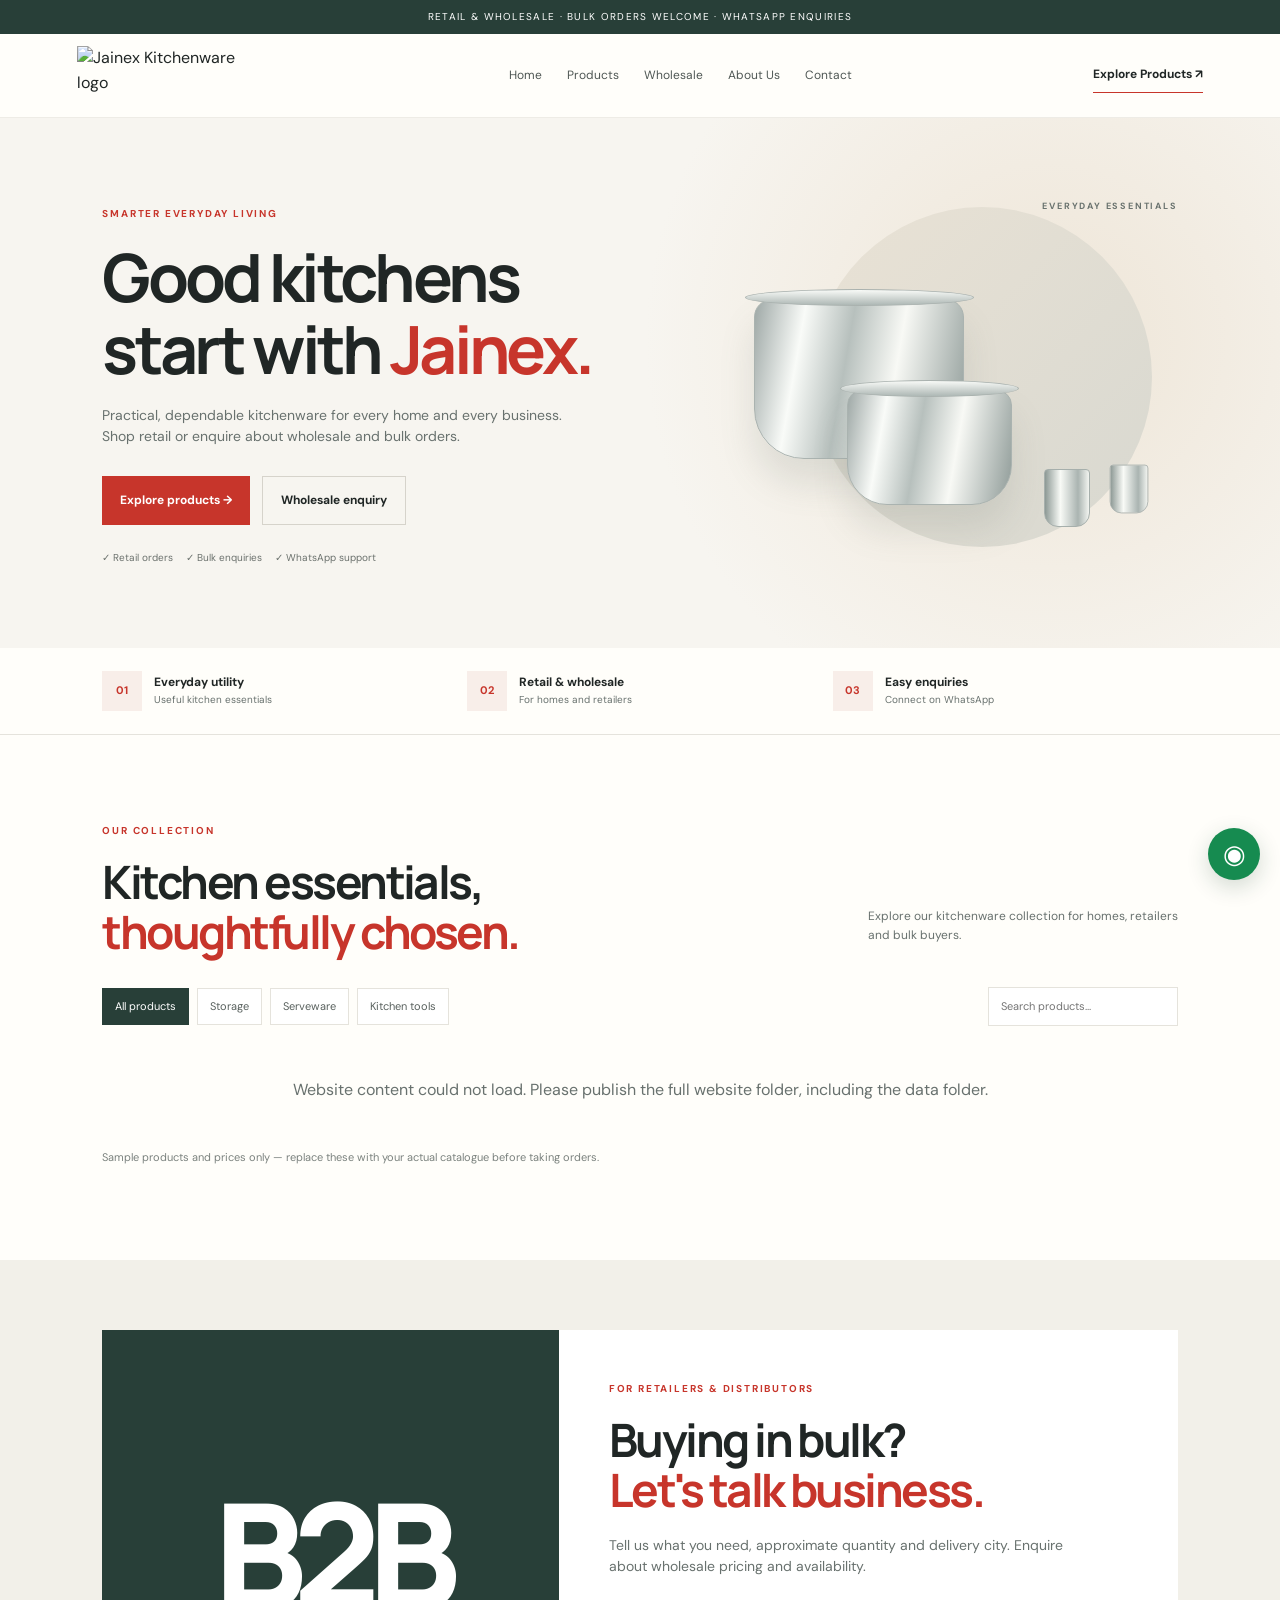
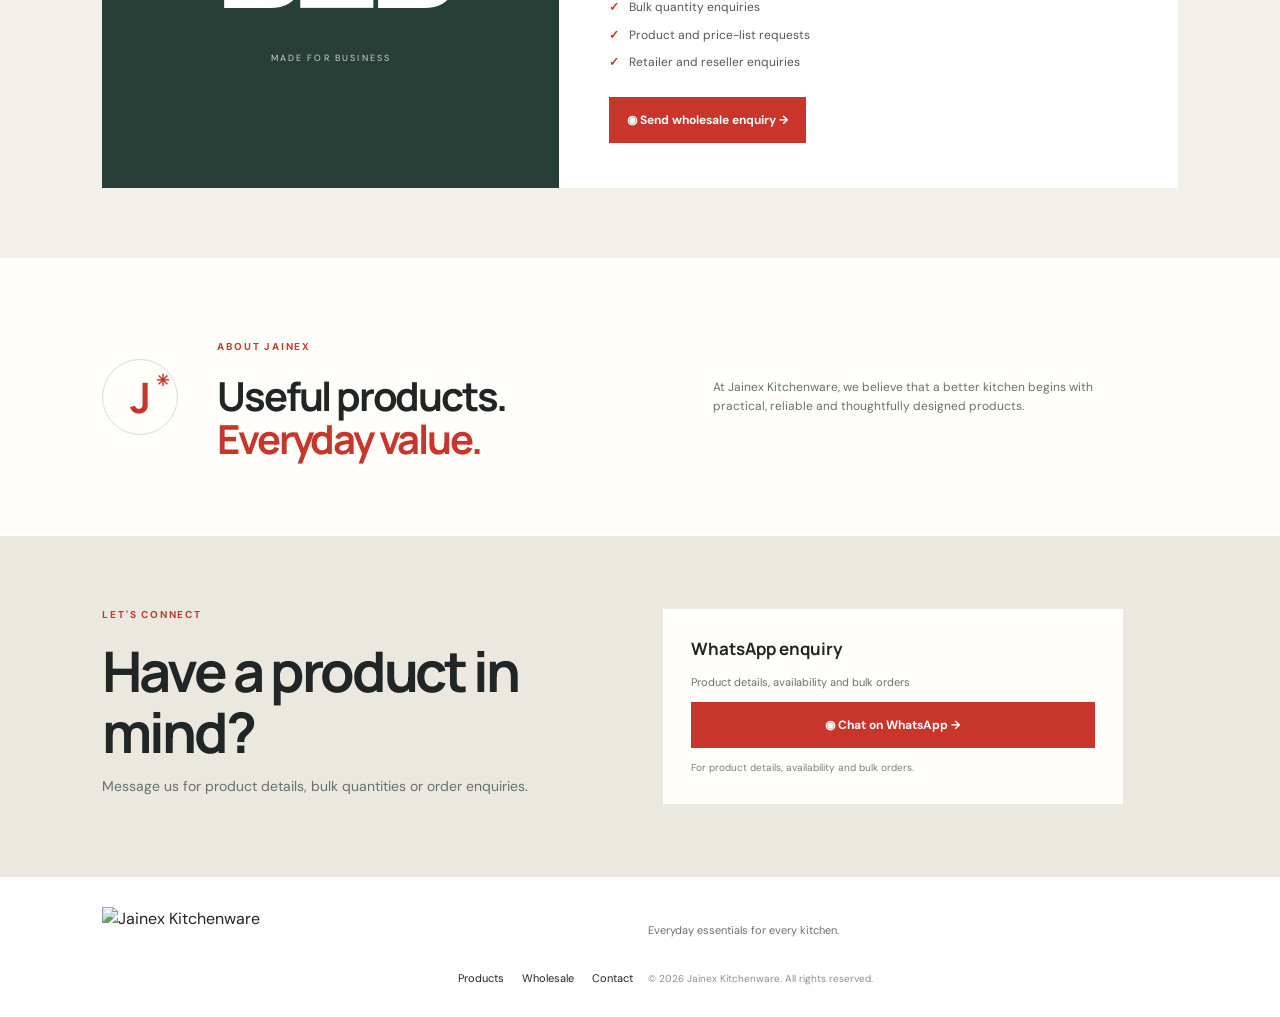
==== index.html @ 5b2aadd8 "Add files via upload" ====
<!DOCTYPE html>
<html lang="en">
<head>
<meta charset="UTF-8">
<meta name="viewport" content="width=device-width, initial-scale=1.0">
<meta name="description" content="Jainex Kitchenware — retail and wholesale kitchenware.">
<title>Jainex Kitchenware | Retail & Wholesale</title>
<link rel="stylesheet" href="style.css">
</head>
<body>
<div class="announcement" id="announcement">RETAIL & WHOLESALE · BULK ORDERS WELCOME · WHATSAPP ENQUIRIES</div>
<header class="header">
<a class="brand" href="#home"><img src="assets/jainex-logo.png" alt="Jainex Kitchenware logo"></a>
<button class="menu-toggle" id="menuToggle" aria-label="Open menu">☰</button>
<nav id="navMenu"><a href="#home">Home</a><a href="#products">Products</a><a href="#wholesale">Wholesale</a><a href="#about">About Us</a><a href="#contact">Contact</a></nav>
<a class="header-link" href="#products">Explore Products ↗</a>
</header>
<main>
<section class="hero" id="home">
<div class="hero-copy"><span class="eyebrow" id="heroEyebrow">SMARTER EVERYDAY LIVING</span><h1><span id="heroTitleBefore">Good kitchens start with</span> <em id="heroTitleAccent">Jainex.</em></h1>
<p id="heroDescription">Practical, dependable kitchenware for every home and every business. Shop retail or enquire about wholesale and bulk orders.</p>
<div class="actions"><a class="btn primary" href="#products">Explore products →</a><a class="btn secondary" href="#wholesale">Wholesale enquiry</a></div>
<div class="proof">✓ Retail orders　 ✓ Bulk enquiries　 ✓ WhatsApp support</div></div>
<div class="hero-art"><div class="circle"></div><div class="pot pot1"><i></i></div><div class="pot pot2"><i></i></div><div class="cup cup1"></div><div class="cup cup2"></div><span class="art-note">EVERYDAY ESSENTIALS</span></div>
</section>
<section class="trust"><div><b>01</b><span><strong>Everyday utility</strong><small>Useful kitchen essentials</small></span></div><div><b>02</b><span><strong>Retail & wholesale</strong><small>For homes and retailers</small></span></div><div><b>03</b><span><strong>Easy enquiries</strong><small>Connect on WhatsApp</small></span></div></section>
<section class="section" id="products"><div class="heading"><div><span class="eyebrow" id="productsEyebrow">OUR COLLECTION</span><h2><span id="productsTitleBefore">Kitchen essentials,</span><br><em id="productsTitleAccent">thoughtfully chosen.</em></h2></div><p id="productsIntro">Explore our kitchenware collection for homes, retailers and bulk buyers.</p></div>
<div class="tools"><div class="filters"><button class="filter active" data-filter="all">All products</button><button class="filter" data-filter="storage">Storage</button><button class="filter" data-filter="serveware">Serveware</button><button class="filter" data-filter="tools">Kitchen tools</button></div><input id="searchInput" placeholder="Search products..." aria-label="Search products"></div>
<div class="grid" id="productGrid"></div><p class="note">Sample products and prices only — replace these with your actual catalogue before taking orders.</p></section>
<section class="wholesale" id="wholesale"><div class="wholesale-art"><b>B2B</b><span>MADE FOR BUSINESS</span></div><div class="wholesale-copy"><span class="eyebrow">FOR RETAILERS & DISTRIBUTORS</span><h2>Buying in bulk?<br><em>Let's talk business.</em></h2><p>Tell us what you need, approximate quantity and delivery city. Enquire about wholesale pricing and availability.</p><ul><li>Bulk quantity enquiries</li><li>Product and price-list requests</li><li>Retailer and reseller enquiries</li></ul><button class="btn primary" id="wholesaleButton">◉ Send wholesale enquiry →</button></div></section>
<section class="about" id="about"><div class="seal">J<span>✳</span></div><div><span class="eyebrow" id="aboutEyebrow">ABOUT JAINEX</span><h2><span id="aboutTitleBefore">Useful products.</span><br><em id="aboutTitleAccent">Everyday value.</em></h2></div><p id="aboutText">At Jainex Kitchenware, we believe that a better kitchen begins with practical, reliable and thoughtfully designed products.</p></section>
<section class="contact" id="contact"><div><span class="eyebrow">LET'S CONNECT</span><h2 id="contactTitle">Have a product in mind?</h2><p id="contactText">Message us for product details, bulk quantities or order enquiries.</p></div><div class="contact-card"><strong>WhatsApp enquiry</strong><p>Product details, availability and bulk orders</p><button class="btn primary" id="contactButton">◉ Chat on WhatsApp →</button><small>For product details, availability and bulk orders.</small></div></section>
</main>
<footer><a class="footer-logo" href="#home"><img src="assets/jainex-logo.png" alt="Jainex Kitchenware"></a><p id="footerTagline">Everyday essentials for every kitchen.</p><div><a href="#products">Products</a><a href="#wholesale">Wholesale</a><a href="#contact">Contact</a></div><small>© <span id="year"></span> Jainex Kitchenware. All rights reserved.</small></footer>
<a class="floating-wa" id="floatingWhatsApp" href="#" aria-label="WhatsApp us">◉</a>
<script src="script.js"></script>
</body></html>
---- style.css ----
@import url('https://fonts.googleapis.com/css2?family=DM+Sans:wght@400;500;600;700&family=Manrope:wght@400;500;600;700;800&display=swap');
:root{--ink:#202625;--muted:#68716e;--cream:#f7f5f0;--paper:#fffefa;--red:#c7352b;--green:#283f38;--line:#e5e3dc}
*{box-sizing:border-box}html{scroll-behavior:smooth;scroll-padding-top:90px}body{margin:0;background:var(--paper);color:var(--ink);font-family:'DM Sans',Arial,sans-serif;line-height:1.55}a{color:inherit;text-decoration:none}button,input{font:inherit}.announcement{background:var(--green);color:#fff;text-align:center;padding:9px 12px;font-size:10px;letter-spacing:.13em}.header{height:84px;padding:0 6%;display:flex;align-items:center;justify-content:space-between;gap:24px;background:#fffefa;border-bottom:1px solid #eeece6;position:sticky;top:0;z-index:10}.brand img{display:block;width:190px;height:58px;object-fit:contain;object-position:left center}.header nav{display:flex;gap:25px;font-size:12px;color:#4f5754}.header nav a:hover,footer a:hover{color:var(--red)}.header-link{font-size:12px;font-weight:700;border-bottom:1px solid var(--red);padding:8px 0}.menu-toggle{display:none;background:none;border:0;font-size:24px}.hero{display:grid;grid-template-columns:1fr 1fr;min-height:530px;padding:65px 8%;gap:4%;align-items:center;background:radial-gradient(circle at 82% 42%,#eee5d7 0,transparent 37%),var(--cream);overflow:hidden}.eyebrow{font-size:10px;font-weight:700;letter-spacing:.18em;color:var(--red)}h1,h2{font-family:Manrope,Arial,sans-serif;letter-spacing:-.055em;line-height:1.08;margin:16px 0 20px;font-weight:700}h1{font-size:clamp(42px,5.2vw,68px)}h2{font-size:clamp(31px,4vw,46px)}h1 em,h2 em{font-style:normal;color:var(--red)}.hero-copy>p,.heading>p,.wholesale-copy>p,.contact p{color:var(--muted);max-width:460px;font-size:14px}.actions{display:flex;gap:12px;flex-wrap:wrap;margin-top:28px}.btn{border:0;cursor:pointer;display:inline-flex;justify-content:center;align-items:center;gap:14px;padding:14px 18px;font-size:12px;font-weight:700;transition:.2s}.primary{background:var(--red);color:#fff}.primary:hover{background:#9e271f;transform:translateY(-2px)}.secondary{border:1px solid #d6d3cb;background:transparent}.secondary:hover{background:white}.proof{margin-top:25px;font-size:10px;color:#6b716d}.hero-art{height:365px;position:relative;display:flex;align-items:center;justify-content:center}.circle{position:absolute;width:340px;height:340px;background:linear-gradient(135deg,#e9e2d5,#d8d8d0);border-radius:50%;right:5%;top:2%}.pot{position:absolute;background:linear-gradient(100deg,#9ea8a6,#f9fbf8 22%,#b7c0bd 43%,#f8f9f5 65%,#8f9b98);border:1px solid #aab3b0;box-shadow:0 25px 35px #6e79752a;z-index:2}.pot1{width:210px;height:160px;border-radius:18px 18px 50px 50px;left:18%;top:27%}.pot2{width:165px;height:115px;border-radius:15px 15px 40px 40px;left:36%;top:52%;z-index:3}.pot i{height:17px;position:absolute;top:-11px;left:-5%;width:110%;border-radius:50%;background:linear-gradient(#f8faf7,#aeb8b5);border:1px solid #aab2af}.cup{position:absolute;z-index:4;bottom:38px;width:46px;height:58px;border-radius:4px 4px 14px 14px;background:linear-gradient(90deg,#8d9995,#f8faf6 35%,#aab4b1 75%,#f2f4f0);border:1px solid #a6afac}.cup1{right:17%}.cup2{right:5%;bottom:47px;transform:scale(.84)}.art-note{position:absolute;right:0;top:0;font-size:9px;letter-spacing:.2em;color:#69726e;font-weight:700}.trust{padding:23px 8%;display:grid;grid-template-columns:repeat(3,1fr);gap:20px;border-bottom:1px solid var(--line)}.trust>div{display:flex;align-items:center;gap:12px}.trust b{width:40px;height:40px;display:grid;place-items:center;background:#f8eee9;color:var(--red);font-size:11px}.trust strong,.trust small{display:block}.trust strong{font-size:12px}.trust small{font-size:10px;color:var(--muted)}.section{padding:82px 8%}.heading{display:flex;justify-content:space-between;align-items:end;gap:40px;margin-bottom:30px}.heading h2{margin-bottom:0}.heading>p{max-width:310px;font-size:12px}.tools{display:flex;justify-content:space-between;align-items:center;gap:16px;margin-bottom:22px}.filters{display:flex;gap:8px;flex-wrap:wrap}.filter{border:1px solid var(--line);background:white;padding:9px 12px;font-size:11px;cursor:pointer;color:#59615e}.filter.active,.filter:hover{background:var(--green);border-color:var(--green);color:white}.tools input{border:1px solid var(--line);padding:10px 12px;font-size:11px;outline:0;min-width:190px}.grid{display:grid;grid-template-columns:repeat(4,1fr);gap:16px}.product-card{border:1px solid #eae8e2;background:white;transition:.2s;min-width:0}.product-card:hover{transform:translateY(-4px);box-shadow:0 14px 28px #24302a0d}.product-image{height:190px;background:linear-gradient(145deg,#f3f1eb,#e5e6e1);display:grid;place-items:center;position:relative;overflow:hidden}.product-image img{width:100%;height:100%;object-fit:cover}.product-placeholder{font-size:48px;color:#8a9993}.product-tag{position:absolute;top:11px;left:11px;background:#fffefa;padding:5px 7px;font-size:9px;text-transform:uppercase}.product-info{padding:14px}.category{font-size:9px;letter-spacing:.13em;color:var(--red);text-transform:uppercase}.product-info h3{font:700 14px Manrope,sans-serif;line-height:1.35;margin:7px 0}.product-info p{font-size:10px;color:var(--muted);min-height:34px;margin:0 0 13px}.product-bottom{display:flex;justify-content:space-between;align-items:center;gap:8px}.price{font-weight:700;font-size:13px}.price small{display:block;font-size:9px;font-weight:400;color:#89908b}.mini-order{border:0;background:var(--green);color:white;padding:8px 9px;font-size:10px;cursor:pointer}.note{font-size:11px;color:#7b827e;margin-top:17px}.wholesale{background:#f2f0e9;padding:70px 8%;display:grid;grid-template-columns:.85fr 1.15fr;max-width:100%;}.wholesale-art{background:var(--green);min-height:360px;color:white;display:flex;flex-direction:column;justify-content:center;align-items:center;position:relative;overflow:hidden}.wholesale-art b{font:800 clamp(90px,12vw,145px) Manrope,sans-serif;letter-spacing:-.09em}.wholesale-art span{font-size:9px;letter-spacing:.24em;color:#cbd6cf}.wholesale-copy{background:white;padding:45px 8%}.wholesale-copy ul{padding:0;list-style:none;margin:20px 0 25px;color:#4f5a54;font-size:12px}.wholesale-copy li{margin:9px 0}.wholesale-copy li:before{content:"✓";color:var(--red);font-weight:bold;margin-right:10px}.about{padding:75px 8%;display:grid;grid-template-columns:85px 1fr 1fr;align-items:center;gap:30px}.seal{width:76px;height:76px;border:1px solid #dedbd3;border-radius:50%;display:grid;place-items:center;font:700 42px Manrope;color:var(--red);position:relative}.seal span{font-size:16px;position:absolute;right:8px;top:9px}.about h2{font-size:clamp(30px,3.5vw,40px);margin-bottom:0}.about>p{font-size:12px;color:var(--muted);max-width:410px}.contact{background:#eae8df;padding:65px 8%;display:grid;grid-template-columns:1fr 1fr;gap:45px;align-items:center}.contact h2{font-size:clamp(38px,5vw,56px);margin-bottom:12px}.contact-card{background:#fffefa;padding:28px;max-width:460px}.contact-card strong{font:700 17px Manrope}.contact-card p{font-size:11px}.contact-card .btn{width:100%}.contact-card small{display:block;margin-top:12px;color:#78807b;font-size:10px}footer{padding:30px 8%;display:grid;grid-template-columns:1fr 1fr;gap:15px;align-items:center;background:#fff}footer .footer-logo img{display:block;width:175px;height:48px;object-fit:contain;object-position:left center}footer p{font-size:11px;color:var(--muted)}footer div{display:flex;gap:18px;justify-content:flex-end;font-size:11px}footer>small{font-size:10px;color:#89908b}.floating-wa{position:fixed;bottom:20px;right:20px;z-index:9;background:#168b50;color:#fff;width:52px;height:52px;border-radius:50%;display:grid;place-items:center;font-size:26px;box-shadow:0 7px 22px #173f2b30}.empty{padding:30px;text-align:center;color:var(--muted);grid-column:1/-1}
@media(max-width:900px){.header{padding:0 5%;gap:12px}.header nav{gap:12px}.header-link{display:none}.hero{padding:50px 6%}.section,.about,.contact{padding-left:6%;padding-right:6%}.grid{grid-template-columns:repeat(2,1fr)}}
@media(max-width:620px){.announcement{font-size:8px}.header{height:70px}.brand img{width:155px;height:48px}.menu-toggle{display:block;order:3}.header nav{display:none;position:absolute;top:69px;left:0;right:0;background:white;padding:18px 6%;border-bottom:1px solid var(--line);flex-direction:column;gap:16px}.header nav.open{display:flex}.hero{grid-template-columns:1fr;padding:40px 7% 25px}.hero-art{height:290px}.circle{width:270px;height:270px}.pot1{left:14%;width:180px;height:140px}.pot2{left:34%;width:145px;height:100px}.trust{padding:20px 7%;grid-template-columns:1fr;gap:14px}.section{padding:55px 7%}.heading{display:block}.heading>p{margin-top:18px}.tools{align-items:stretch;flex-direction:column}.tools input{width:100%}.grid{gap:10px}.product-image{height:145px}.product-info{padding:11px}.product-info h3{font-size:12px}.product-info p{font-size:10px;min-height:48px}.product-bottom{align-items:stretch;flex-direction:column}.mini-order{width:100%}.wholesale{padding:40px 5%;grid-template-columns:1fr}.wholesale-art{min-height:210px}.wholesale-copy{padding:30px 7%}.about{padding:50px 7%;grid-template-columns:1fr;gap:10px}.about>p{grid-column:auto}.contact{padding:45px 7%;grid-template-columns:1fr;gap:18px}.contact-card{padding:22px}footer{padding:25px 7%;grid-template-columns:1fr}.footer-logo{grid-column:1/-1}footer div{justify-content:flex-start;order:3}footer>small{order:4}.floating-wa{width:47px;height:47px;right:15px;bottom:15px}}
/* Theme colors can be edited from data/site.json in the content manager. */
.header{background:var(--header-bg,#fffefa)}
.wholesale{background:var(--wholesale-bg,#f2f0e9)}
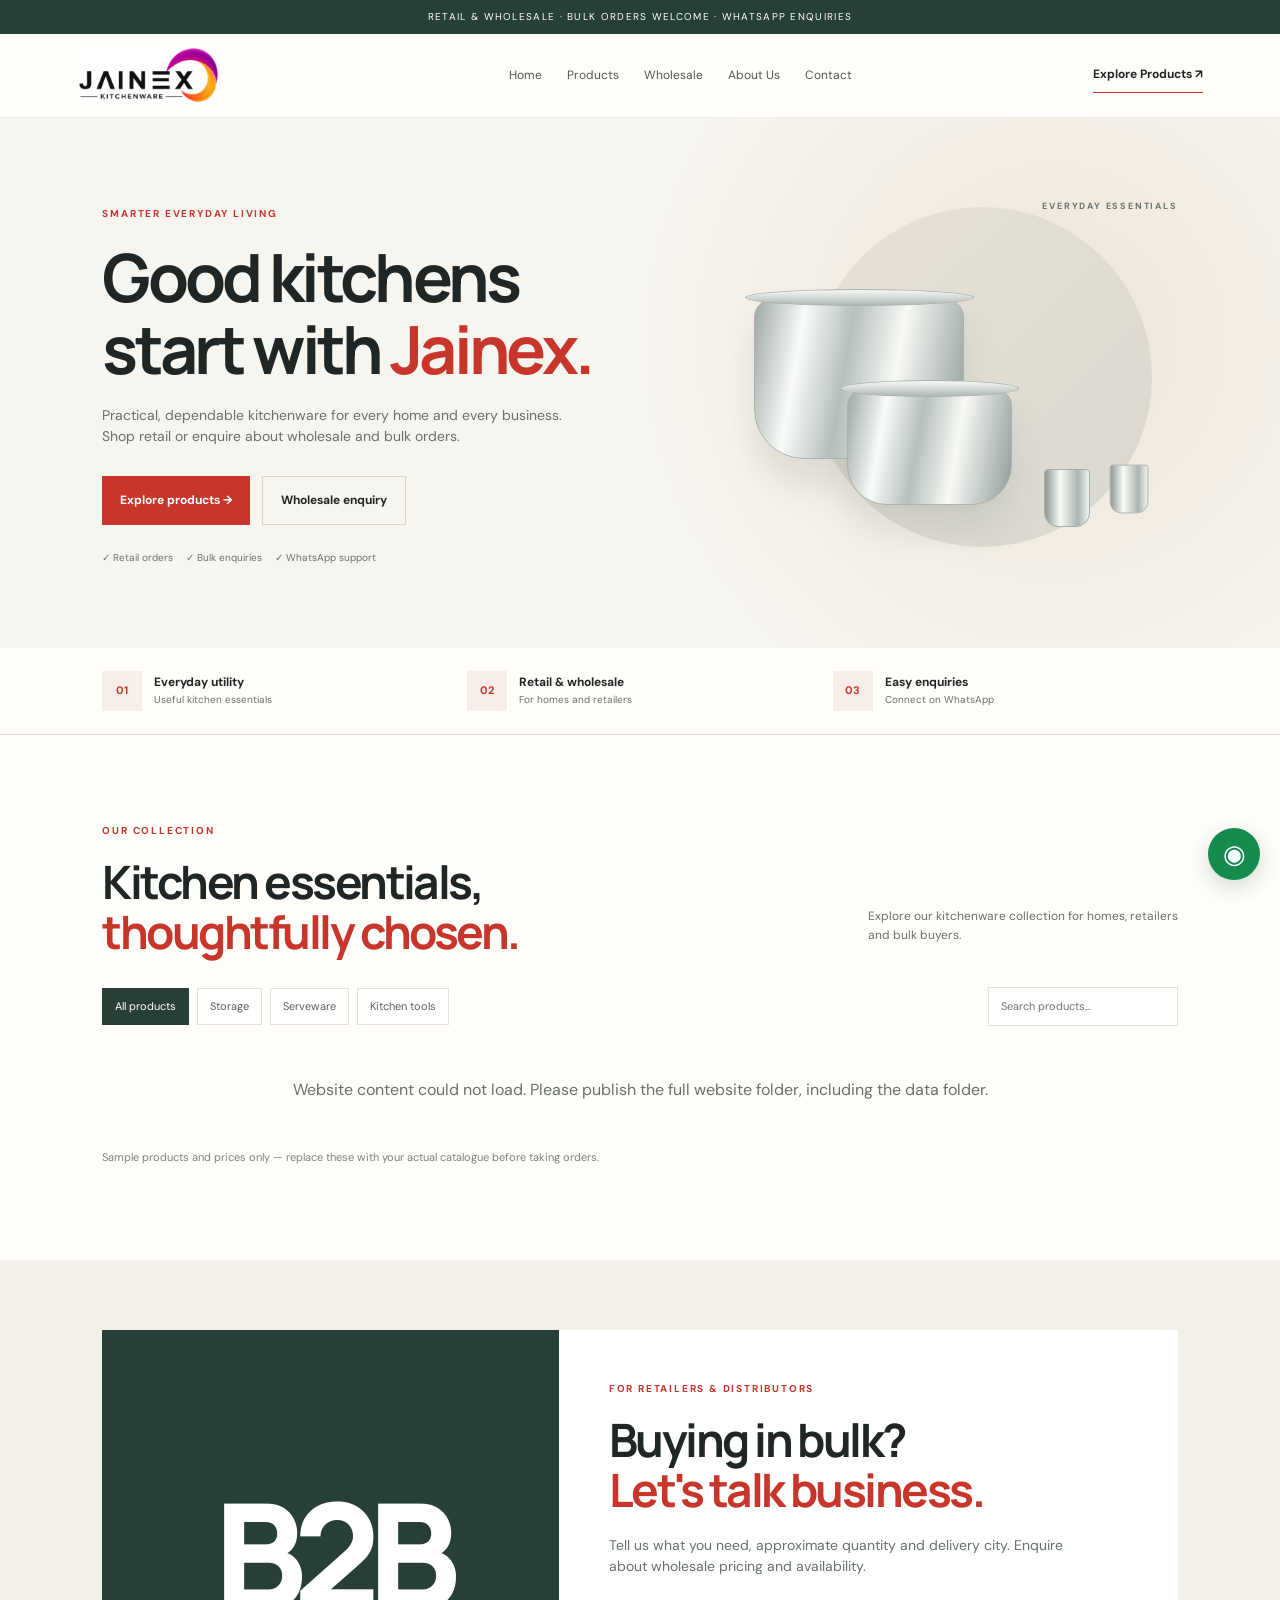
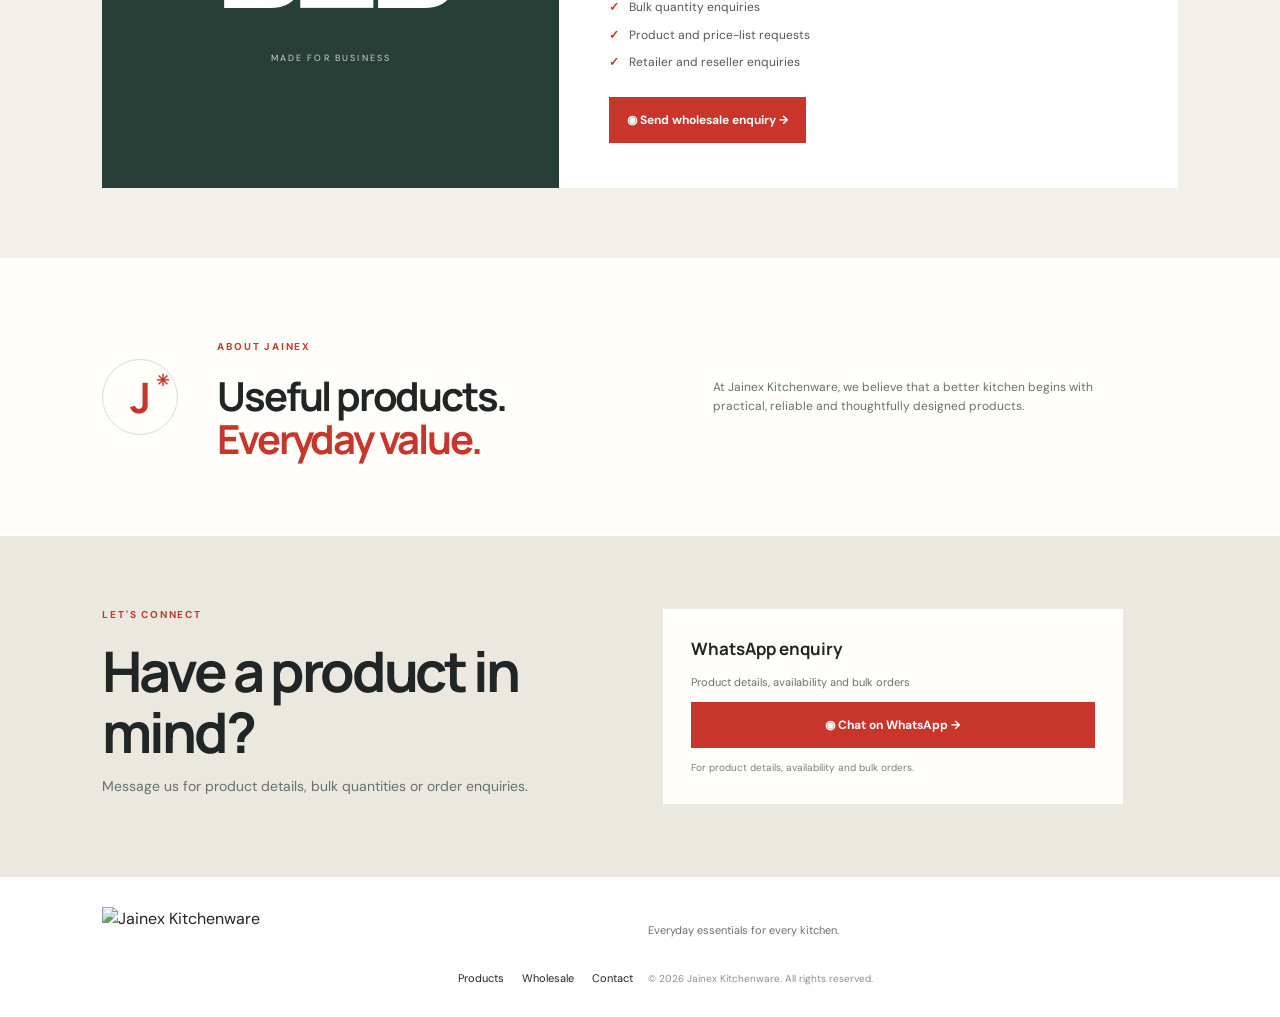
==== commit 0a00e73a: "Update index.html" ====
--- a/index.html
+++ b/index.html
@@ -10,7 +10,7 @@
 <body>
 <div class="announcement" id="announcement">RETAIL & WHOLESALE · BULK ORDERS WELCOME · WHATSAPP ENQUIRIES</div>
 <header class="header">
-<a class="brand" href="#home"><img src="assets/jainex-logo.png" alt="Jainex Kitchenware logo"></a>
+<a class="brand" href="#home"><img src="jainex-logo.png" alt="Jainex Kitchenware logo"></a>
 <button class="menu-toggle" id="menuToggle" aria-label="Open menu">☰</button>
 <nav id="navMenu"><a href="#home">Home</a><a href="#products">Products</a><a href="#wholesale">Wholesale</a><a href="#about">About Us</a><a href="#contact">Contact</a></nav>
 <a class="header-link" href="#products">Explore Products ↗</a>
@@ -34,4 +34,4 @@
 <footer><a class="footer-logo" href="#home"><img src="assets/jainex-logo.png" alt="Jainex Kitchenware"></a><p id="footerTagline">Everyday essentials for every kitchen.</p><div><a href="#products">Products</a><a href="#wholesale">Wholesale</a><a href="#contact">Contact</a></div><small>© <span id="year"></span> Jainex Kitchenware. All rights reserved.</small></footer>
 <a class="floating-wa" id="floatingWhatsApp" href="#" aria-label="WhatsApp us">◉</a>
 <script src="script.js"></script>
-</body></html>+</body></html>
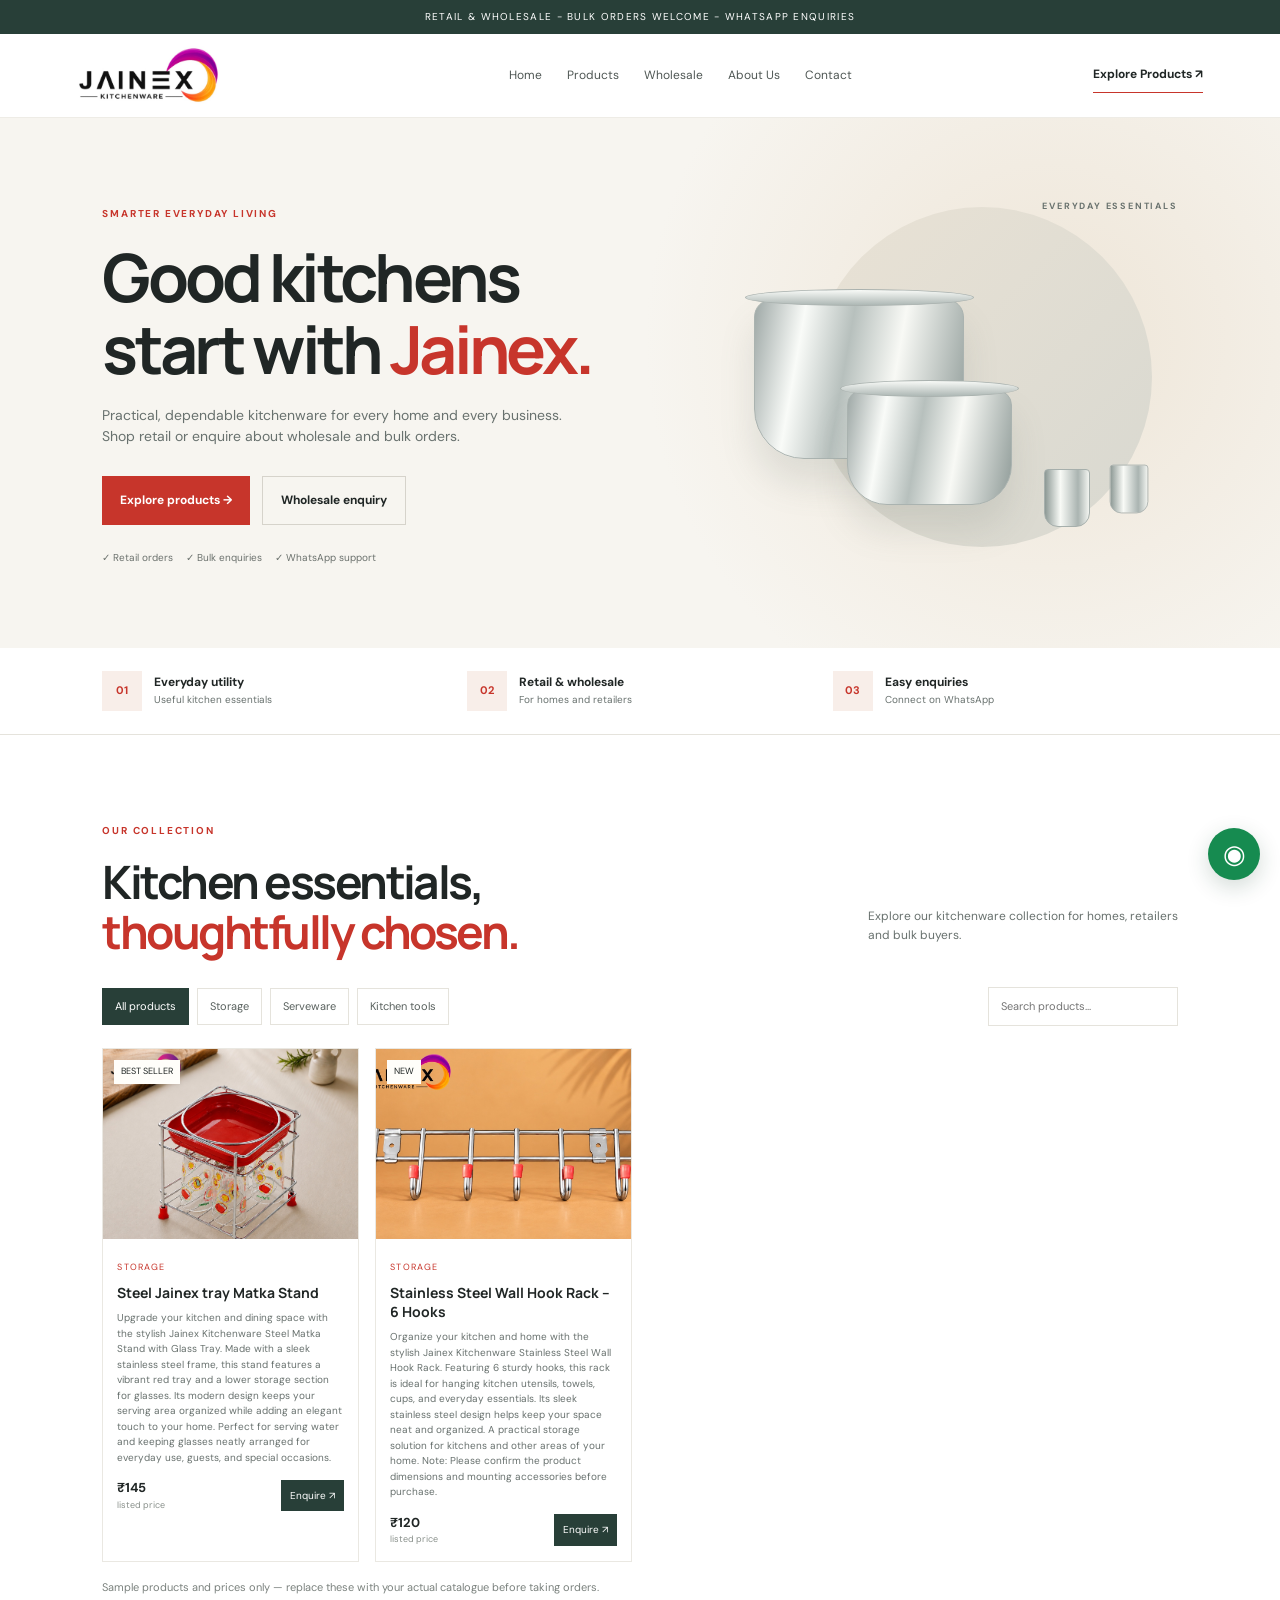
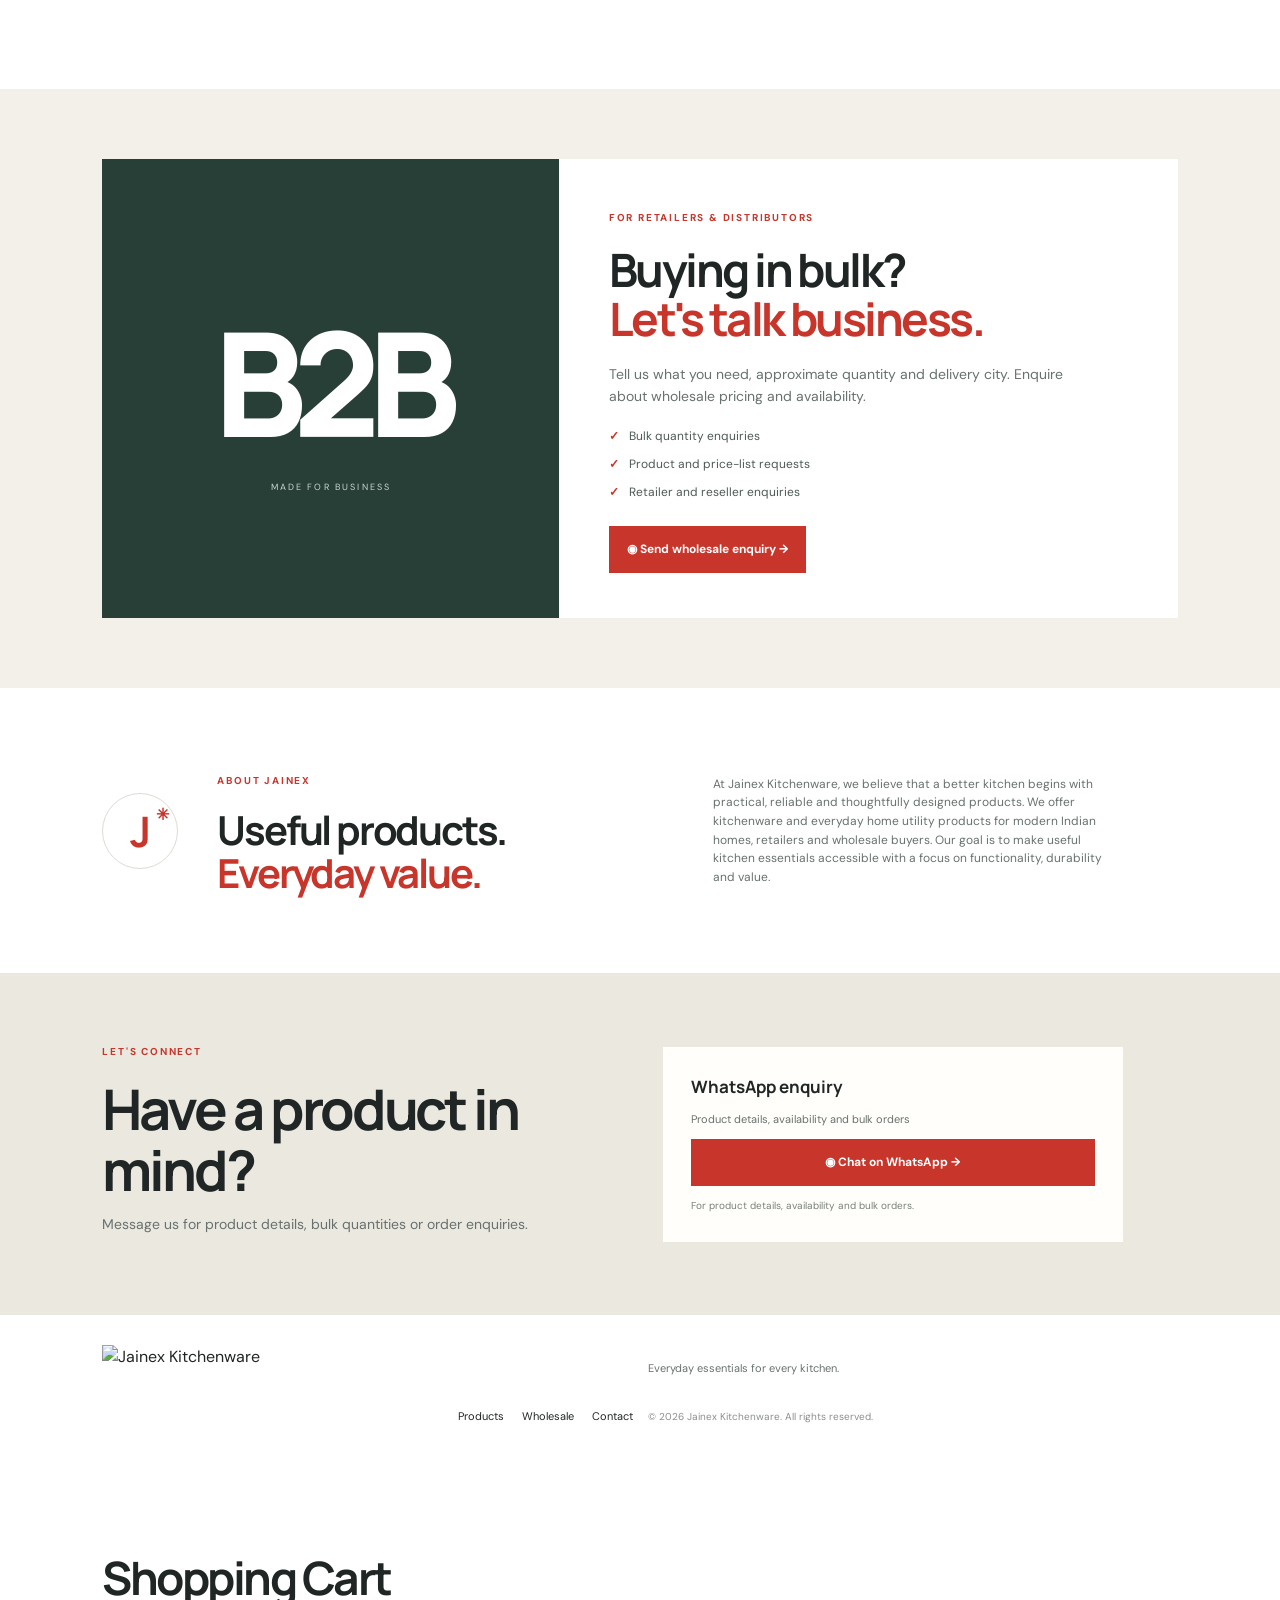
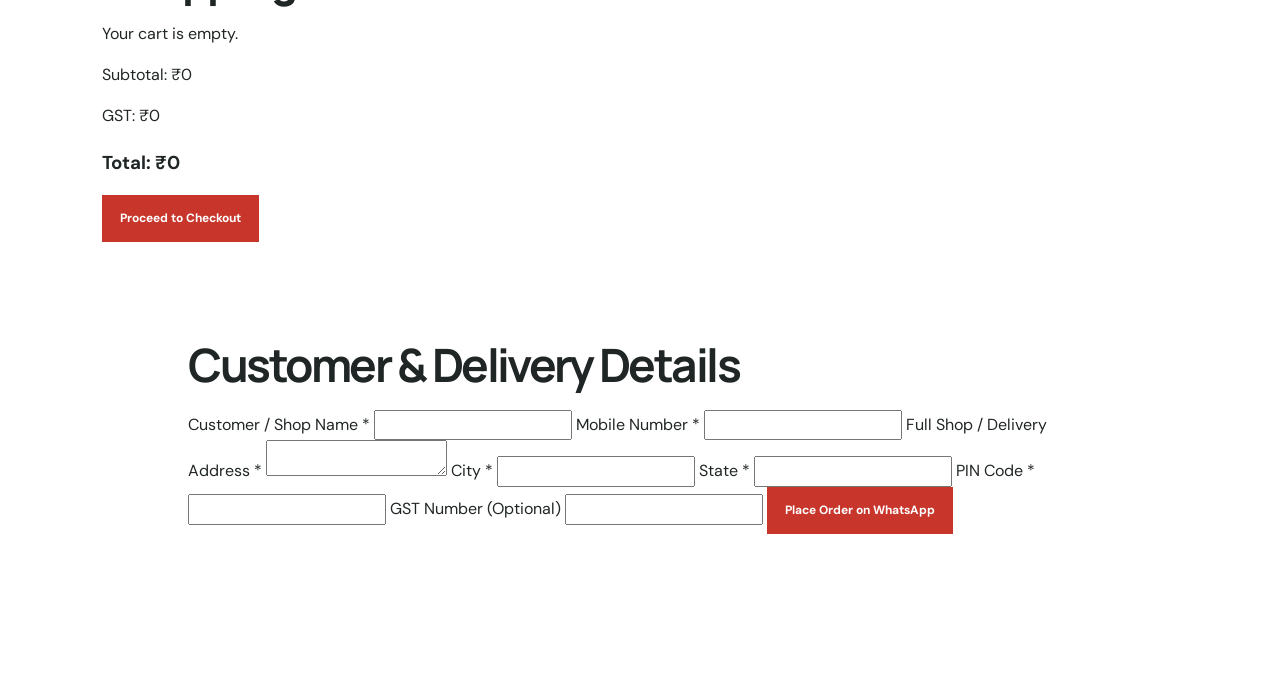
==== commit da2b7954: "Update index.html" ====
--- a/index.html
+++ b/index.html
@@ -34,4 +34,44 @@
 <footer><a class="footer-logo" href="#home"><img src="assets/jainex-logo.png" alt="Jainex Kitchenware"></a><p id="footerTagline">Everyday essentials for every kitchen.</p><div><a href="#products">Products</a><a href="#wholesale">Wholesale</a><a href="#contact">Contact</a></div><small>© <span id="year"></span> Jainex Kitchenware. All rights reserved.</small></footer>
 <a class="floating-wa" id="floatingWhatsApp" href="#" aria-label="WhatsApp us">◉</a>
 <script src="script.js"></script>
+ <section id="cartSection" class="section">
+  <h2>Shopping Cart</h2>
+  <div id="cartItems">Your cart is empty.</div>
+  <p>Subtotal: ₹<span id="cartSubtotal">0</span></p>
+  <p>GST: ₹<span id="cartGST">0</span></p>
+  <h3>Total: ₹<span id="cartTotal">0</span></h3>
+  <button type="button" id="checkoutButton" class="btn primary">
+    Proceed to Checkout
+  </button>
+   <div id="checkoutForm" class="section">
+  <h2>Customer & Delivery Details</h2>
+
+  <form id="orderForm">
+    <label>Customer / Shop Name *</label>
+    <input type="text" id="customerName" required>
+
+    <label>Mobile Number *</label>
+    <input type="tel" id="customerPhone" required>
+
+    <label>Full Shop / Delivery Address *</label>
+    <textarea id="customerAddress" required></textarea>
+
+    <label>City *</label>
+    <input type="text" id="customerCity" required>
+
+    <label>State *</label>
+    <input type="text" id="customerState" required>
+
+    <label>PIN Code *</label>
+    <input type="text" id="customerPin" required>
+
+    <label>GST Number (Optional)</label>
+    <input type="text" id="customerGST">
+
+    <button type="submit" class="btn primary">
+      Place Order on WhatsApp
+    </button>
+  </form>
+</div>
+</section> 
 </body></html>
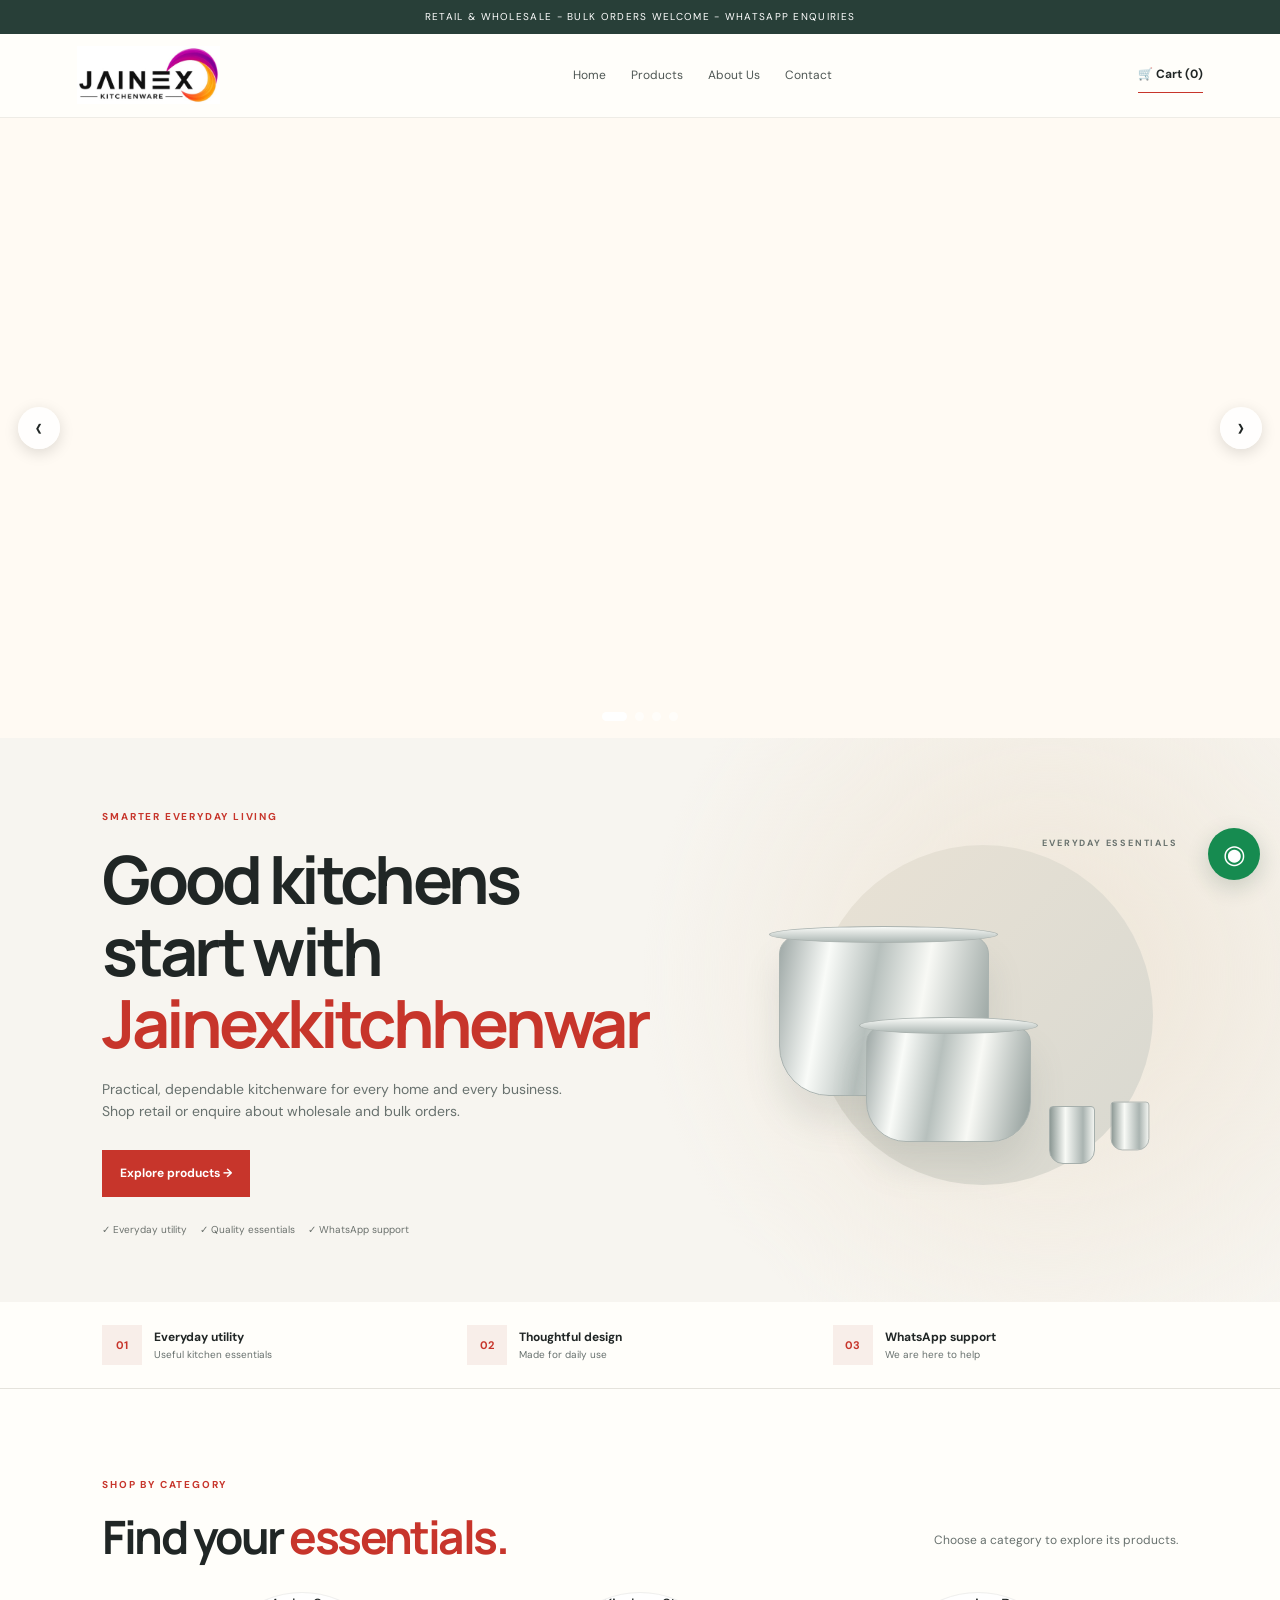
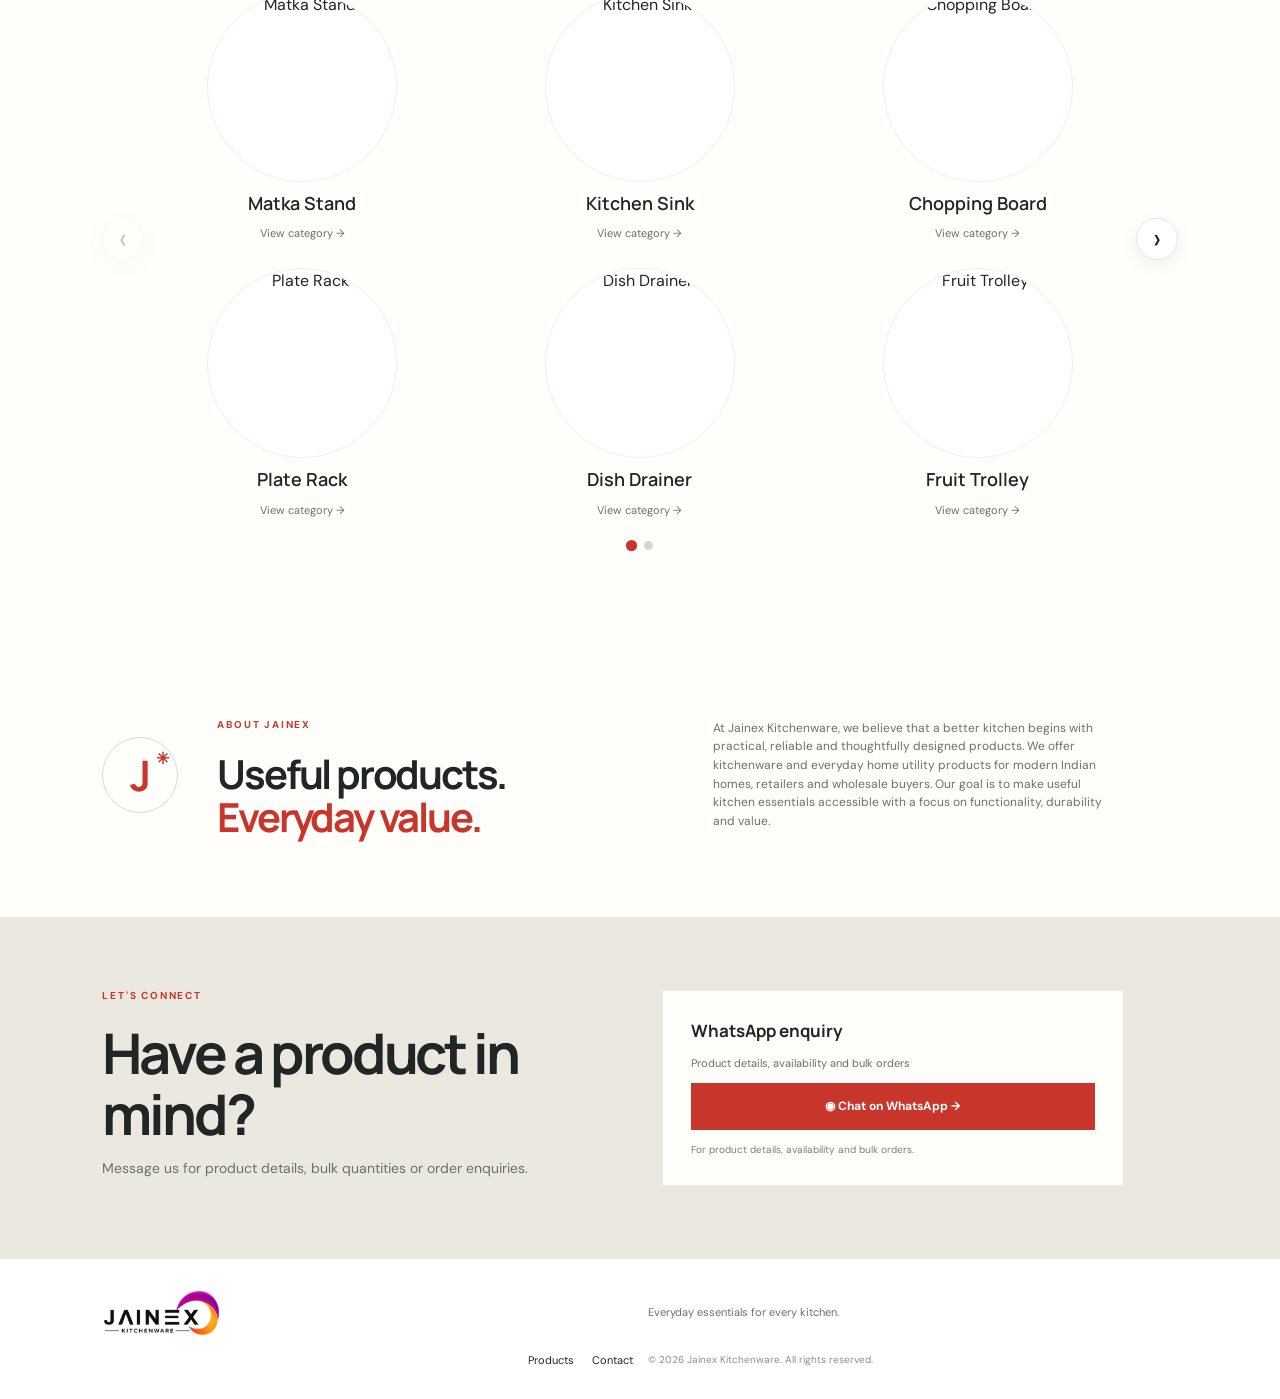
==== commit 75391e24: "Add files via upload" ====
--- a/index.html
+++ b/index.html
@@ -3,75 +3,42 @@
 <head>
 <meta charset="UTF-8">
 <meta name="viewport" content="width=device-width, initial-scale=1.0">
-<meta name="description" content="Jainex Kitchenware — retail and wholesale kitchenware.">
-<title>Jainex Kitchenware | Retail & Wholesale</title>
+<meta name="description" content="Jainex Kitchenware — practical kitchen essentials.">
+<title>Jainex Kitchenware | Kitchen Essentials</title>
 <link rel="stylesheet" href="style.css">
 </head>
 <body>
-<div class="announcement" id="announcement">RETAIL & WHOLESALE · BULK ORDERS WELCOME · WHATSAPP ENQUIRIES</div>
+<div class="announcement" id="announcement">JAINEX KITCHENWARE · EVERYDAY KITCHEN ESSENTIALS</div>
 <header class="header">
 <a class="brand" href="#home"><img src="jainex-logo.png" alt="Jainex Kitchenware logo"></a>
 <button class="menu-toggle" id="menuToggle" aria-label="Open menu">☰</button>
-<nav id="navMenu"><a href="#home">Home</a><a href="#products">Products</a><a href="#wholesale">Wholesale</a><a href="#about">About Us</a><a href="#contact">Contact</a></nav>
-<a class="header-link" href="#products">Explore Products ↗</a>
+<nav id="navMenu"><a href="#home">Home</a><a href="products.html">Products</a><a href="#about">About Us</a><a href="#contact">Contact</a></nav>
+<a class="header-link" href="cart.html">🛒 Cart (<span data-cart-count>0</span>)</a>
 </header>
+
+<section class="hero-slider" id="heroSlider" aria-label="Featured Jainex Kitchenware banners">
+  <div class="slider-track" id="sliderTrack"></div>
+  <button class="slider-arrow slider-prev" id="sliderPrev" type="button" aria-label="Previous banner">‹</button>
+  <button class="slider-arrow slider-next" id="sliderNext" type="button" aria-label="Next banner">›</button>
+  <div class="slider-dots" id="sliderDots" aria-label="Choose banner"></div>
+</section>
 <main>
 <section class="hero" id="home">
 <div class="hero-copy"><span class="eyebrow" id="heroEyebrow">SMARTER EVERYDAY LIVING</span><h1><span id="heroTitleBefore">Good kitchens start with</span> <em id="heroTitleAccent">Jainex.</em></h1>
-<p id="heroDescription">Practical, dependable kitchenware for every home and every business. Shop retail or enquire about wholesale and bulk orders.</p>
-<div class="actions"><a class="btn primary" href="#products">Explore products →</a><a class="btn secondary" href="#wholesale">Wholesale enquiry</a></div>
-<div class="proof">✓ Retail orders　 ✓ Bulk enquiries　 ✓ WhatsApp support</div></div>
+<p id="heroDescription">Practical, dependable kitchenware for every home. Explore our collection and add your favourites to cart.</p>
+<div class="actions"><a class="btn primary" href="products.html">Explore products →</a></div>
+<div class="proof">✓ Everyday utility　 ✓ Quality essentials　 ✓ WhatsApp support</div></div>
 <div class="hero-art"><div class="circle"></div><div class="pot pot1"><i></i></div><div class="pot pot2"><i></i></div><div class="cup cup1"></div><div class="cup cup2"></div><span class="art-note">EVERYDAY ESSENTIALS</span></div>
 </section>
-<section class="trust"><div><b>01</b><span><strong>Everyday utility</strong><small>Useful kitchen essentials</small></span></div><div><b>02</b><span><strong>Retail & wholesale</strong><small>For homes and retailers</small></span></div><div><b>03</b><span><strong>Easy enquiries</strong><small>Connect on WhatsApp</small></span></div></section>
-<section class="section" id="products"><div class="heading"><div><span class="eyebrow" id="productsEyebrow">OUR COLLECTION</span><h2><span id="productsTitleBefore">Kitchen essentials,</span><br><em id="productsTitleAccent">thoughtfully chosen.</em></h2></div><p id="productsIntro">Explore our kitchenware collection for homes, retailers and bulk buyers.</p></div>
-<div class="tools"><div class="filters"><button class="filter active" data-filter="all">All products</button><button class="filter" data-filter="storage">Storage</button><button class="filter" data-filter="serveware">Serveware</button><button class="filter" data-filter="tools">Kitchen tools</button></div><input id="searchInput" placeholder="Search products..." aria-label="Search products"></div>
-<div class="grid" id="productGrid"></div><p class="note">Sample products and prices only — replace these with your actual catalogue before taking orders.</p></section>
-<section class="wholesale" id="wholesale"><div class="wholesale-art"><b>B2B</b><span>MADE FOR BUSINESS</span></div><div class="wholesale-copy"><span class="eyebrow">FOR RETAILERS & DISTRIBUTORS</span><h2>Buying in bulk?<br><em>Let's talk business.</em></h2><p>Tell us what you need, approximate quantity and delivery city. Enquire about wholesale pricing and availability.</p><ul><li>Bulk quantity enquiries</li><li>Product and price-list requests</li><li>Retailer and reseller enquiries</li></ul><button class="btn primary" id="wholesaleButton">◉ Send wholesale enquiry →</button></div></section>
+<section class="trust"><div><b>01</b><span><strong>Everyday utility</strong><small>Useful kitchen essentials</small></span></div><div><b>02</b><span><strong>Thoughtful design</strong><small>Made for daily use</small></span></div><div><b>03</b><span><strong>WhatsApp support</strong><small>We are here to help</small></span></div></section>
+<section class="section" id="categories">
+<div class="heading"><div><span class="eyebrow">SHOP BY CATEGORY</span><h2>Find your <em>essentials.</em></h2></div><p>Choose a category to explore its products.</p></div>
+<div class="category-carousel"><button class="category-arrow category-prev" id="categoryPrev" type="button" aria-label="Previous categories">‹</button><div class="category-grid" id="categoryGrid"></div><button class="category-arrow category-next" id="categoryNext" type="button" aria-label="Next categories">›</button></div><div class="category-page-dots" id="categoryPageDots" aria-label="Category pages"></div>
+</section>
 <section class="about" id="about"><div class="seal">J<span>✳</span></div><div><span class="eyebrow" id="aboutEyebrow">ABOUT JAINEX</span><h2><span id="aboutTitleBefore">Useful products.</span><br><em id="aboutTitleAccent">Everyday value.</em></h2></div><p id="aboutText">At Jainex Kitchenware, we believe that a better kitchen begins with practical, reliable and thoughtfully designed products.</p></section>
 <section class="contact" id="contact"><div><span class="eyebrow">LET'S CONNECT</span><h2 id="contactTitle">Have a product in mind?</h2><p id="contactText">Message us for product details, bulk quantities or order enquiries.</p></div><div class="contact-card"><strong>WhatsApp enquiry</strong><p>Product details, availability and bulk orders</p><button class="btn primary" id="contactButton">◉ Chat on WhatsApp →</button><small>For product details, availability and bulk orders.</small></div></section>
 </main>
-<footer><a class="footer-logo" href="#home"><img src="assets/jainex-logo.png" alt="Jainex Kitchenware"></a><p id="footerTagline">Everyday essentials for every kitchen.</p><div><a href="#products">Products</a><a href="#wholesale">Wholesale</a><a href="#contact">Contact</a></div><small>© <span id="year"></span> Jainex Kitchenware. All rights reserved.</small></footer>
+<footer><a class="footer-logo" href="#home"><img src="jainex-logo.png" alt="Jainex Kitchenware"></a><p id="footerTagline">Everyday essentials for every kitchen.</p><div><a href="products.html">Products</a><a href="#contact">Contact</a></div><small>© <span id="year"></span> Jainex Kitchenware. All rights reserved.</small></footer>
 <a class="floating-wa" id="floatingWhatsApp" href="#" aria-label="WhatsApp us">◉</a>
 <script src="script.js"></script>
- <section id="cartSection" class="section">
-  <h2>Shopping Cart</h2>
-  <div id="cartItems">Your cart is empty.</div>
-  <p>Subtotal: ₹<span id="cartSubtotal">0</span></p>
-  <p>GST: ₹<span id="cartGST">0</span></p>
-  <h3>Total: ₹<span id="cartTotal">0</span></h3>
-  <button type="button" id="checkoutButton" class="btn primary">
-    Proceed to Checkout
-  </button>
-   <div id="checkoutForm" class="section">
-  <h2>Customer & Delivery Details</h2>
-
-  <form id="orderForm">
-    <label>Customer / Shop Name *</label>
-    <input type="text" id="customerName" required>
-
-    <label>Mobile Number *</label>
-    <input type="tel" id="customerPhone" required>
-
-    <label>Full Shop / Delivery Address *</label>
-    <textarea id="customerAddress" required></textarea>
-
-    <label>City *</label>
-    <input type="text" id="customerCity" required>
-
-    <label>State *</label>
-    <input type="text" id="customerState" required>
-
-    <label>PIN Code *</label>
-    <input type="text" id="customerPin" required>
-
-    <label>GST Number (Optional)</label>
-    <input type="text" id="customerGST">
-
-    <button type="submit" class="btn primary">
-      Place Order on WhatsApp
-    </button>
-  </form>
-</div>
-</section> 
 </body></html>
--- a/style.css
+++ b/style.css
@@ -6,3 +6,179 @@
 /* Theme colors can be edited from data/site.json in the content manager. */
 .header{background:var(--header-bg,#fffefa)}
 .wholesale{background:var(--wholesale-bg,#f2f0e9)}
+
+
+/* Catalogue, product details, quantity and cart pages */
+.cart-link{font-size:12px;font-weight:700;background:var(--green);color:white;padding:10px 13px;white-space:nowrap}
+.category-grid{display:grid;grid-template-columns:repeat(3,minmax(0,1fr));gap:18px}
+.category-card{display:flex;flex-direction:column;gap:9px;border:1px solid var(--line);background:#fff;padding:12px;transition:.2s}
+.category-card:hover{transform:translateY(-3px);box-shadow:0 12px 28px #24302a12}
+.category-image{height:180px;background:#f5f4ef;overflow:hidden;display:grid;place-items:center}
+.category-image img{width:100%;height:100%;object-fit:contain}
+.category-card strong{font:700 16px Manrope,sans-serif}
+.category-card span{font-size:11px;color:var(--muted)}
+.product-card-link{display:block}
+.product-card-link .product-image{height:210px}
+.product-card-link .product-image img{object-fit:contain;background:#fff}
+.product-card-link .product-info{padding-bottom:0}
+.product-card-link .product-info p{min-height:0;max-height:65px;overflow:hidden}
+.product-actions{padding:0 14px 14px;display:grid;gap:8px}
+.product-actions .mini-order{width:100%;padding:10px}
+.product-actions .add-to-cart{width:100%;padding:10px 12px}
+.quantity-control{display:inline-flex;align-items:center;gap:0;border:1px solid var(--line);background:#fff;min-height:42px;width:max-content;max-width:100%;border-radius:4px;overflow:hidden}
+.quantity-control button{border:0;background:#f1f2ef;color:var(--ink);font-size:22px;width:44px;height:42px;cursor:pointer}
+.quantity-control button:hover{background:var(--green);color:#fff}
+.quantity-control span{display:inline-grid;place-items:center;min-width:42px;padding:0 10px;font-weight:700}
+.detail-layout{display:grid;grid-template-columns:minmax(0,1fr) minmax(0,1fr);gap:42px;align-items:start}
+.detail-image{min-height:380px;background:#f5f4ef;display:grid;place-items:center}
+.detail-image img{width:100%;height:100%;max-height:560px;object-fit:contain}
+.detail-copy h1{font-size:clamp(32px,4vw,48px);margin:12px 0}
+.detail-price{font-size:28px;font-weight:700}
+.detail-price small{font-size:13px;font-weight:400;color:var(--muted)}
+.gst-note,.detail-description{color:var(--muted);font-size:14px}
+.detail-total{display:flex;justify-content:space-between;gap:15px;padding:16px 0;margin:18px 0;border-top:1px solid var(--line);border-bottom:1px solid var(--line)}
+.detail-copy>.add-to-cart{width:100%;max-width:280px}
+.detail-copy>.quantity-control{margin:4px 0 15px}
+.breadcrumbs{font-size:12px;color:var(--muted);margin:0 0 25px}
+.breadcrumbs a{text-decoration:underline}
+.cart-page{max-width:1100px;margin:0 auto}
+.cart-row{display:grid;grid-template-columns:minmax(0,1fr) auto auto;align-items:center;gap:22px;padding:18px 0;border-bottom:1px solid var(--line)}
+.cart-product{display:flex;align-items:center;gap:16px;min-width:0}
+.cart-image{width:100px;height:90px;background:#f5f4ef;flex-shrink:0}
+.cart-image img{width:100%;height:100%;object-fit:contain}
+.cart-product strong,.cart-product small{display:block}
+.cart-product small{font-size:11px;color:var(--muted);margin-top:6px}
+.cart-qty{display:flex;align-items:center;border:1px solid var(--line)}
+.cart-qty button{width:35px;height:36px;border:0;background:#f1f2ef;font-size:20px;cursor:pointer}
+.cart-qty span{min-width:34px;text-align:center}
+.cart-line-total{text-align:right;min-width:130px}
+.cart-line-total small{display:block;color:var(--muted);font-size:10px}
+.remove-item{border:0;background:none;color:var(--red);font-size:11px;text-decoration:underline;cursor:pointer;margin-top:5px}
+.cart-summary{max-width:560px;margin:35px 0 0 auto;padding:25px;background:#f7f5f0}
+.summary-line{display:flex;justify-content:space-between;padding:8px 0}
+.summary-total{font-size:22px;font-weight:700;border-top:1px solid #d9d6cd;margin-top:10px;padding-top:17px}
+.cart-summary h2{font-size:26px;margin-top:32px}
+.checkout-form{display:grid;gap:15px}
+.checkout-form label{display:grid;gap:6px;font-size:12px;font-weight:600}
+.checkout-form input,.checkout-form textarea{width:100%;padding:12px;border:1px solid #d8d6cf;background:white;border-radius:0;font:inherit}
+.checkout-form textarea{min-height:90px;resize:vertical}
+.form-two{display:grid;grid-template-columns:1fr 1fr;gap:14px}
+.empty{padding:36px 20px;text-align:center;color:var(--muted);grid-column:1/-1}
+@media(max-width:620px){
+ .cart-link{font-size:11px;padding:9px}
+ .category-grid{grid-template-columns:repeat(2,minmax(0,1fr));gap:10px}
+ .category-image{height:125px}
+ .category-card{padding:8px}
+ .category-card strong{font-size:13px}
+ .product-card-link .product-image{height:145px}
+ .product-actions{padding:0 10px 10px}
+ .detail-layout{grid-template-columns:1fr;gap:22px}
+ .detail-image{min-height:260px;max-height:360px}
+ .detail-image img{max-height:360px}
+ .cart-row{grid-template-columns:1fr auto;gap:12px}
+ .cart-product{grid-column:1/-1}
+ .cart-line-total{text-align:left;min-width:0}
+ .cart-summary{padding:18px;margin-top:25px}
+ .form-two{grid-template-columns:1fr}
+}
+
+@media(max-width:620px){.header-link{display:inline-flex;align-items:center;justify-content:center;font-size:10px;padding:8px}.header{gap:8px}.brand img{width:125px}}
+
+
+/* Homepage rotating banner slider */
+.hero-slider{position:relative;width:100%;height:clamp(250px,43vw,510px);overflow:hidden;background:#eee9df}
+.slider-track,.hero-slide{position:absolute;inset:0;width:100%;height:100%}
+.hero-slide{display:flex;align-items:center;opacity:0;visibility:hidden;transition:opacity .55s ease; background-size:cover;background-position:center}
+.hero-slide.is-active{opacity:1;visibility:visible;z-index:1}
+.hero-slide:before{content:"";position:absolute;inset:0;background:linear-gradient(90deg,rgba(15,20,18,.63),rgba(15,20,18,.22) 55%,rgba(15,20,18,.04))}
+.hero-slide-copy{position:relative;z-index:2;max-width:650px;padding:36px 8%;color:#fff}
+.hero-slide-copy h2{font-size:clamp(27px,4.4vw,56px);letter-spacing:-.04em;line-height:1.08;margin:0 0 14px;color:#fff}
+.hero-slide-copy p{font-size:clamp(12px,1.5vw,17px);max-width:480px;margin:0 0 22px;color:#fff}
+.hero-slide-copy .btn{font-size:12px}
+.slider-arrow{position:absolute;z-index:3;top:50%;transform:translateY(-50%);border:0;background:rgba(255,255,255,.88);color:#202625;width:42px;height:42px;border-radius:50%;font-size:28px;line-height:1;cursor:pointer;box-shadow:0 4px 15px #0002}
+.slider-prev{left:18px}.slider-next{right:18px}
+.slider-dots{position:absolute;z-index:4;bottom:17px;left:0;right:0;display:flex;justify-content:center;gap:8px}
+.slider-dot{width:9px;height:9px;padding:0;border:0;border-radius:99px;background:#ffffff99;cursor:pointer}
+.slider-dot.is-active{width:25px;background:#fff}
+@media(max-width:620px){.hero-slider{height:300px}.hero-slide-copy{padding:24px 8% 42px}.hero-slide-copy h2{font-size:29px}.slider-arrow{width:34px;height:34px;font-size:23px}.slider-prev{left:9px}.slider-next{right:9px}}
+
+
+/* Jainex catalogue update: circular category tiles inspired by the reference layout */
+.category-grid{grid-template-columns:repeat(3,minmax(0,1fr));gap:26px 22px;align-items:start}
+.category-card{border:0;background:transparent;padding:0;align-items:center;text-align:center;gap:10px;box-shadow:none!important;transform:none!important}
+.category-image{width:clamp(112px,17vw,190px);height:clamp(112px,17vw,190px);aspect-ratio:1/1;border-radius:50%;background:#f7f7f5;overflow:hidden;display:grid;place-items:center;border:1px solid #f0f0ee}
+.category-image img{width:100%;height:100%;object-fit:contain;padding:8px;border-radius:50%;background:#fff}
+.category-card strong{font:600 clamp(12px,1.6vw,18px) Manrope,sans-serif;line-height:1.3;color:var(--ink);max-width:220px}
+.category-card span{font-size:11px;color:var(--muted)}
+.category-card:hover .category-image{box-shadow:0 8px 24px #24302a14}
+.hero-slide{background-size:cover;background-position:center;background-repeat:no-repeat}
+@media(max-width:620px){.category-grid{grid-template-columns:repeat(3,minmax(0,1fr));gap:22px 8px}.category-image{width:clamp(82px,25vw,125px);height:clamp(82px,25vw,125px)}.category-card strong{font-size:11px}.category-card span{font-size:9px}}
+
+
+/* Updated catalogue layout: category circles and separate all-products page */
+.category-grid{grid-template-columns:repeat(4,minmax(0,1fr));gap:30px 18px;align-items:start}
+.category-card{min-width:0}
+.category-image{width:clamp(112px,15vw,178px);height:clamp(112px,15vw,178px);border:2px solid #e9a56c;box-shadow:0 0 0 7px #fff,0 0 0 8px #f4d8c1;position:relative;margin:6px auto 8px}
+.category-image img{padding:9px;object-fit:contain}
+.category-placeholder{background:radial-gradient(circle at 35% 28%,#fff 0,#fff8f0 58%,#f9e4d2 100%);display:grid;place-items:center}
+.category-placeholder span{font-size:clamp(36px,5vw,58px);filter:drop-shadow(0 3px 2px #0001)}
+.category-card strong{font-size:clamp(13px,1.5vw,19px);max-width:220px}
+.category-card span{font-size:11px}
+.product-actions{padding:0 14px 14px;display:block}
+.product-actions .add-to-cart,.product-actions .quantity-control{width:100%;margin:0}
+.products-page .heading h1{font-size:clamp(32px,4vw,48px)}
+.products-page .grid{margin-top:20px}
+@media(max-width:800px){.category-grid{grid-template-columns:repeat(3,minmax(0,1fr));gap:24px 12px}}
+@media(max-width:480px){.category-grid{grid-template-columns:repeat(2,minmax(0,1fr));gap:24px 8px}.category-image{width:clamp(105px,34vw,145px);height:clamp(105px,34vw,145px)}.category-card strong{font-size:12px}.category-card span{font-size:10px}}
+
+
+/* User requested: remove circular category styling; keep separate Products page, Add to Cart, and slider */
+.category-grid{display:grid;grid-template-columns:repeat(3,minmax(0,1fr));gap:18px;align-items:stretch}
+.category-card{display:flex;flex-direction:column;align-items:stretch;text-align:left;gap:9px;border:1px solid var(--line);background:#fff;padding:12px;box-shadow:none!important;transform:none!important}
+.category-image{width:100%;height:180px;aspect-ratio:auto;border-radius:0;border:0;box-shadow:none;background:#f5f4ef;overflow:hidden;display:grid;place-items:center;margin:0;position:static}
+.category-image img{width:100%;height:100%;object-fit:contain;padding:0;border-radius:0;background:transparent}
+.category-placeholder{background:#f5f4ef}
+.category-card strong{font:700 16px Manrope,sans-serif;line-height:1.3;max-width:none}
+.category-card span{font-size:11px;color:var(--muted)}
+@media(max-width:620px){.category-grid{grid-template-columns:repeat(2,minmax(0,1fr));gap:10px}.category-card{padding:8px}.category-image{height:125px}.category-card strong{font-size:13px}.category-card span{font-size:10px}}
+
+
+/* Four individual JAINEX slider banners supplied for local testing */
+.hero-slider{height:clamp(260px,52vw,620px);background:#fffaf3}
+.hero-slide{display:block;background-size:contain;background-position:center;background-repeat:no-repeat;background-color:#fffaf3}
+.hero-slide:before{display:none}
+.hero-slide-copy{display:none}
+@media(max-width:620px){.hero-slider{height:clamp(230px,62vw,360px)}}
+
+
+/* FINAL APPROVED HOMEPAGE: preserve the circular category tiles */
+.category-grid{display:grid;grid-template-columns:repeat(3,minmax(0,1fr));gap:26px 22px;align-items:start}
+.category-card{display:flex;flex-direction:column;align-items:center;text-align:center;gap:10px;border:0;background:transparent;padding:0;box-shadow:none!important;transform:none!important;min-width:0}
+.category-image{width:clamp(112px,17vw,190px);height:clamp(112px,17vw,190px);aspect-ratio:1/1;border-radius:50%;background:#f7f7f5;overflow:hidden;display:grid;place-items:center;border:1px solid #f0f0ee;margin:0}
+.category-image img{width:100%;height:100%;object-fit:contain;padding:8px;border-radius:50%;background:#fff}
+.category-placeholder{border-radius:50%;background:#f7f7f5}
+.category-card strong{font:600 clamp(12px,1.6vw,18px) Manrope,sans-serif;line-height:1.3;color:var(--ink);max-width:220px}
+.category-card span{font-size:11px;color:var(--muted)}
+.category-card:hover .category-image{box-shadow:0 8px 24px #24302a14}
+@media(max-width:800px){.category-grid{grid-template-columns:repeat(3,minmax(0,1fr));gap:24px 12px}}
+@media(max-width:620px){.category-grid{grid-template-columns:repeat(3,minmax(0,1fr));gap:22px 8px}.category-image{width:clamp(82px,25vw,125px);height:clamp(82px,25vw,125px)}.category-card strong{font-size:11px}.category-card span{font-size:9px}}
+@media(max-width:420px){.category-grid{grid-template-columns:repeat(2,minmax(0,1fr));gap:24px 8px}.category-image{width:clamp(105px,34vw,145px);height:clamp(105px,34vw,145px)}.category-card strong{font-size:12px}.category-card span{font-size:10px}}
+
+
+/* Category gallery: six round photo tiles per page with arrows */
+.category-carousel{position:relative;padding:0 42px}
+.category-grid{display:grid;grid-template-columns:repeat(3,minmax(0,1fr));grid-template-rows:repeat(2,auto);gap:26px 22px;align-items:start;min-height:430px}
+.category-arrow{position:absolute;top:43%;z-index:4;width:42px;height:42px;border:1px solid #e7e7e3;border-radius:50%;background:#fff;color:var(--ink);font-size:30px;line-height:1;box-shadow:0 5px 18px #00000010;cursor:pointer}
+.category-arrow:hover:not(:disabled){background:var(--red);color:#fff}
+.category-arrow:disabled{opacity:.25;cursor:default}
+.category-prev{left:0}.category-next{right:0}
+.category-page-dots{display:flex;justify-content:center;gap:8px;margin:22px 0 0}
+.category-page-dot{width:9px;height:9px;border:0;border-radius:50%;background:#d7d7d2;padding:0;cursor:pointer}
+.category-page-dot.is-active{background:var(--red);transform:scale(1.25)}
+.category-image img{object-fit:cover!important;padding:0!important}
+.filters{flex-wrap:wrap}
+@media(max-width:800px){.category-carousel{padding:0 30px}.category-grid{grid-template-columns:repeat(3,minmax(0,1fr));gap:22px 12px;min-height:360px}.category-image{width:clamp(90px,18vw,145px);height:clamp(90px,18vw,145px)}}
+@media(max-width:520px){.category-carousel{padding:0 25px}.category-grid{grid-template-columns:repeat(2,minmax(0,1fr));grid-template-rows:repeat(3,auto);gap:20px 10px;min-height:520px}.category-arrow{width:32px;height:32px;font-size:24px;top:45%}.category-image{width:clamp(94px,28vw,130px);height:clamp(94px,28vw,130px)}}
+
+/* Six products per page with simple arrows */
+.product-pagination{display:flex;align-items:center;justify-content:center;gap:18px;margin:26px auto 8px}.product-pagination button{width:42px;height:42px;border:1px solid #dedbd4;border-radius:50%;background:#fff;color:#242424;font-size:28px;line-height:1;cursor:pointer}.product-pagination button:disabled{opacity:.35;cursor:not-allowed}.product-pagination span{font-size:14px;color:#525252;min-width:76px;text-align:center}
